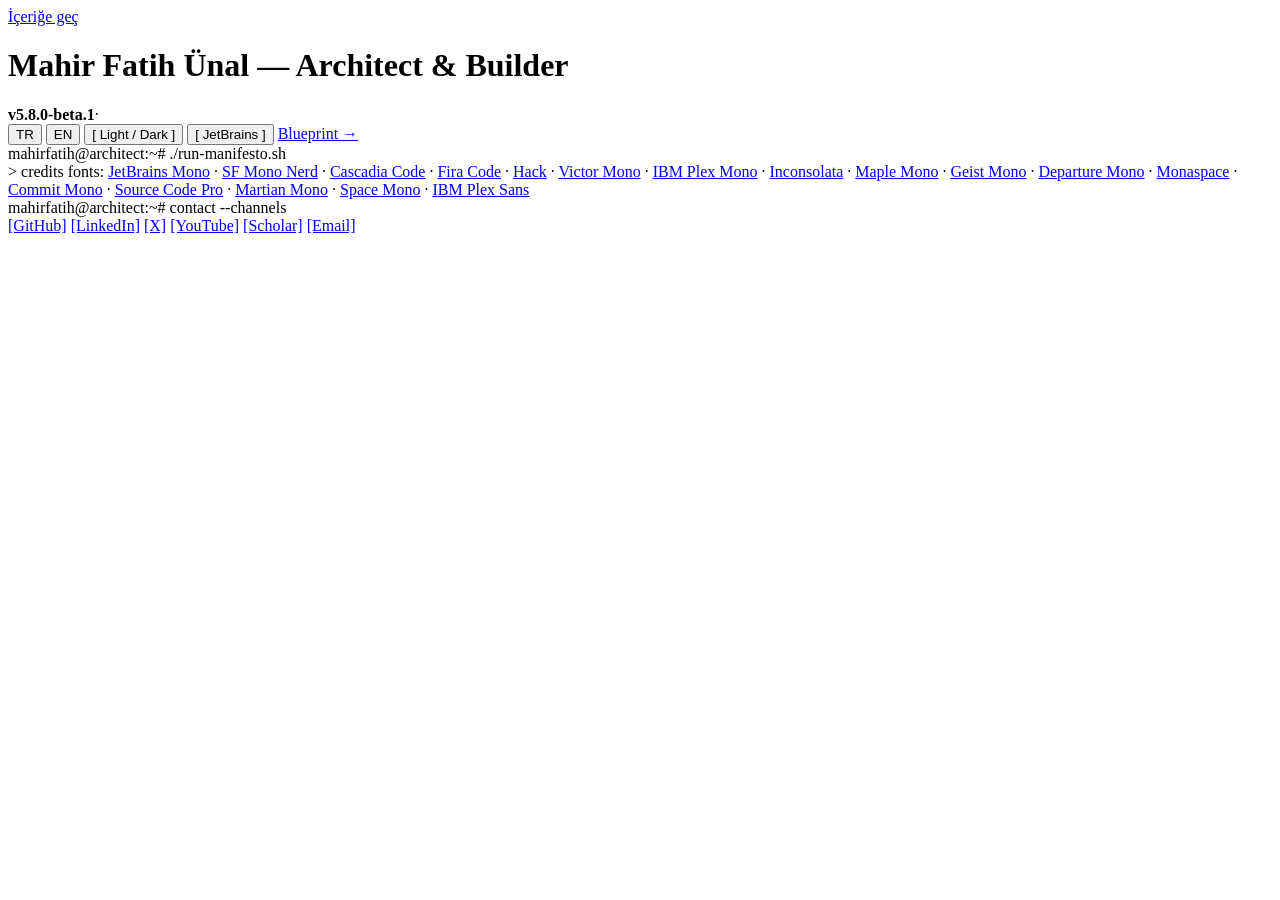
==== index.html @ 294ce54c "Split page shell into terminal, blueprint and 404 documents" ====
<!DOCTYPE html>
<html lang="tr" data-lang="tr" data-theme="light" data-font="jetbrains">
<head>
    <meta charset="UTF-8">
    <meta name="viewport" content="width=device-width, initial-scale=1.0">
    <title>Mahir Fatih Ünal — Architect &amp; Builder</title>
    <meta name="description" content="Mahir Fatih Ünal — yazılım mimarı. 1995'ten beri iş hayatında, 1998'den beri kod yazıyor; dağıtık sistemler, veritabanları, blok zinciri, yapay zekâ ve yerel LLM çözümleri üzerine uçtan uca çözümler üretiyor.">
    <meta name="author" content="Mahir Fatih Ünal">
    <meta name="robots" content="index, follow">
    <meta name="theme-color" content="#f4f5f7" media="(prefers-color-scheme: light)">
    <meta name="theme-color" content="#0d1117" media="(prefers-color-scheme: dark)">
    <link rel="canonical" href="https://mahirfatih.com/">
    <link rel="icon" href="/images/favicon.svg" type="image/svg+xml">
    <link rel="icon" href="/images/favicon.png" sizes="512x512" type="image/png">
    <link rel="apple-touch-icon" href="/images/favicon.png">

    <meta property="og:type" content="website">
    <meta property="og:site_name" content="Mahir Fatih Ünal">
    <meta property="og:title" content="Mahir Fatih Ünal — Architect &amp; Builder">
    <meta property="og:description" content="1998'den beri kod yazan bir mimar: dağıtık sistemler, veritabanları, blok zinciri, yapay zekâ ve yerel LLM çözümleri.">
    <meta property="og:url" content="https://mahirfatih.com/">
    <meta property="og:image" content="https://mahirfatih.com/images/og-image.png">
    <meta property="og:image:width" content="1200">
    <meta property="og:image:height" content="630">
    <meta property="og:image:alt" content="Mahir Fatih Ünal — Architect &amp; Builder">
    <meta property="og:locale" content="tr_TR">
    <meta property="og:locale:alternate" content="en_US">

    <meta name="twitter:card" content="summary_large_image">
    <meta name="twitter:title" content="Mahir Fatih Ünal — Architect &amp; Builder">
    <meta name="twitter:description" content="1998'den beri kod yazan bir mimar: dağıtık sistemler, veritabanları, blok zinciri, yapay zekâ ve yerel LLM çözümleri.">
    <meta name="twitter:image" content="https://mahirfatih.com/images/og-image.png">

    <!-- early boot: apply stored theme/lang/font before first paint (no FOUC) -->
    <script>
    try {
        var d = document.documentElement;
        var t = localStorage.getItem('theme');
        d.dataset.theme = (t === 'light' || t === 'dark') ? t
            : (window.matchMedia && matchMedia('(prefers-color-scheme: dark)').matches ? 'dark' : 'light');
        var l = localStorage.getItem('lang');
        if (l === 'en' || l === 'tr') { d.dataset.lang = l; d.lang = l; }
        var f = localStorage.getItem('font');
        if (f) d.dataset.font = f;
    } catch (e) { /* private mode: defaults stay */ }
    </script>

    <!-- the default face is self-hosted: no third-party request on first paint -->
    <link rel="preload" href="/fonts/jetbrains-latin.woff2" as="font" type="font/woff2" crossorigin>
    <link rel="preload" href="/fonts/jetbrains-latin-ext.woff2" as="font" type="font/woff2" crossorigin>

    <link rel="stylesheet" href="/css/base.css">
    <link rel="stylesheet" href="/css/terminal.css">

    <script type="application/ld+json">
    {
      "@context": "https://schema.org",
      "@graph": [
        {
          "@type": "Person",
          "@id": "https://mahirfatih.com/#person",
          "name": "Mahir Fatih Ünal",
          "url": "https://mahirfatih.com/",
          "jobTitle": "Yazılım Mimarı",
          "description": "1995'ten beri iş hayatında, 1998'den beri kod yazıyor; dağıtık sistemler, veritabanları, blok zinciri, yapay zekâ ve yerel LLM çözümleri üzerine çalışıyor.",
          "knowsAbout": ["Distributed Systems", "Databases", "Blockchain", "Artificial Intelligence", "Local LLM", "Systems Architecture"],
          "alumniOf": [
            { "@type": "CollegeOrUniversity", "name": "Anadolu Üniversitesi" },
            { "@type": "CollegeOrUniversity", "name": "Marmara Üniversitesi" }
          ],
          "sameAs": [
            "https://github.com/mahirfatih",
            "https://linkedin.com/in/mahirfatih",
            "https://x.com/mahirfatihunal",
            "https://www.youtube.com/@mahirfatihunal",
            "https://scholar.google.com/citations?user=o7zAj_cAAAAJ"
          ]
        },
        {
          "@type": "WebSite",
          "@id": "https://mahirfatih.com/#website",
          "url": "https://mahirfatih.com/",
          "name": "Mahir Fatih Ünal — Architect & Builder",
          "inLanguage": ["tr", "en"],
          "publisher": { "@id": "https://mahirfatih.com/#person" }
        }
      ]
    }
    </script>

    <script defer src="/js/i18n.js"></script>
    <script defer src="/js/fonts.js"></script>
    <script defer src="/js/terminal.js"></script>
</head>
<body data-sections="ui,profile,manifesto,contact,terminal">
    <a class="skip-link" href="#main" data-i18n="ui.skipLink">İçeriğe geç</a>

    <div class="terminal-container">
        <header class="site-header">
            <h1 class="sr-only">Mahir Fatih Ünal — Architect &amp; Builder</h1>

            <div class="status-bar" title="Mahir Fatih Ünal — kişisel sürüm sistemi">
                <div class="status-left" id="status-left">
                    <b data-i18n="profile.version">v5.8.0-beta.1</b><span class="status-sep">·</span><span data-i18n-html="terminal.statusLeft"></span>
                </div>
                <div class="status-right" id="status-right" data-i18n="terminal.statusRight"></div>
            </div>

            <div class="terminal-header">
                <div class="header-controls">
                    <button type="button" class="lang-toggle" data-lang-btn="tr"
                            data-i18n-aria="ui.langTr" aria-pressed="true">TR</button>
                    <button type="button" class="lang-toggle" data-lang-btn="en"
                            data-i18n-aria="ui.langEn" aria-pressed="false">EN</button>
                    <button type="button" class="theme-toggle" id="theme-btn"
                            data-i18n-aria="ui.themeAria" aria-pressed="false">[ Light / Dark ]</button>
                    <button type="button" class="font-toggle" id="font-btn"
                            aria-label="Yazı tipini değiştir [ JetBrains ]">[ JetBrains ]</button>
                    <a class="design-toggle" href="/blueprint.html"
                       data-i18n="ui.switchShort" data-i18n-aria="ui.switchAria">Blueprint →</a>
                </div>
                <div class="prompt-line">
                    <span class="command">mahirfatih@architect:~#</span>
                    <span data-i18n="terminal.prompt">./run-manifesto.sh</span>
                    <span class="manifesto-version" id="manifesto-version" data-i18n="terminal.manifestoVersion"></span>
                </div>
            </div>
        </header>

        <noscript>
            <div class="noscript-note">
                <strong>Bu sayfa JavaScript ile render ediliyor.</strong> İçeriğin tamamı için JavaScript'i açın.<br>
                <strong>This page renders with JavaScript.</strong> Enable JavaScript to see the full manifesto.<br>
                <a href="https://github.com/mahirfatih" target="_blank" rel="noopener noreferrer">GitHub</a> ·
                <a href="https://linkedin.com/in/mahirfatih" target="_blank" rel="noopener noreferrer">LinkedIn</a> ·
                <a href="https://scholar.google.com/citations?user=o7zAj_cAAAAJ" target="_blank" rel="noopener noreferrer">Scholar</a> ·
                <a href="mailto:irtibat@mahirfatih.com">Email</a> ·
                <a href="/blueprint.html">Blueprint</a>
            </div>
        </noscript>

        <main id="main">
            <div class="system-logs" id="system-logs" role="log" data-i18n-aria="terminal.logLabel"></div>

            <div class="manifesto-content" id="manifesto"></div>

            <div class="font-credits">
                <span class="command">&gt; credits</span> fonts:
                <a href="https://github.com/JetBrains/JetBrainsMono" target="_blank" rel="noopener noreferrer">JetBrains Mono</a> ·
                <a href="https://github.com/shaunsingh/SFMono-Nerd-Font-Ligaturized" target="_blank" rel="noopener noreferrer">SF Mono Nerd</a> ·
                <a href="https://github.com/microsoft/cascadia-code" target="_blank" rel="noopener noreferrer">Cascadia Code</a> ·
                <a href="https://github.com/tonsky/FiraCode" target="_blank" rel="noopener noreferrer">Fira Code</a> ·
                <a href="https://github.com/source-foundry/Hack" target="_blank" rel="noopener noreferrer">Hack</a> ·
                <a href="https://github.com/rubjo/victor-mono" target="_blank" rel="noopener noreferrer">Victor Mono</a> ·
                <a href="https://github.com/IBM/plex" target="_blank" rel="noopener noreferrer">IBM Plex Mono</a> ·
                <a href="https://github.com/googlefonts/Inconsolata" target="_blank" rel="noopener noreferrer">Inconsolata</a> ·
                <a href="https://github.com/subframe7536/maple-font" target="_blank" rel="noopener noreferrer">Maple Mono</a> ·
                <a href="https://github.com/vercel/geist-font" target="_blank" rel="noopener noreferrer">Geist Mono</a> ·
                <a href="https://github.com/rektdeckard/departure-mono" target="_blank" rel="noopener noreferrer">Departure Mono</a> ·
                <a href="https://github.com/githubnext/monaspace" target="_blank" rel="noopener noreferrer">Monaspace</a> ·
                <a href="https://github.com/eigilnikolajsen/commit-mono" target="_blank" rel="noopener noreferrer">Commit Mono</a> ·
                <a href="https://github.com/adobe-fonts/source-code-pro" target="_blank" rel="noopener noreferrer">Source Code Pro</a> ·
                <a href="https://github.com/google/fonts/tree/main/ofl/martianmono" target="_blank" rel="noopener noreferrer">Martian Mono</a> ·
                <a href="https://github.com/google/fonts/tree/main/ofl/spacemono" target="_blank" rel="noopener noreferrer">Space Mono</a> ·
                <a href="https://github.com/IBM/plex" target="_blank" rel="noopener noreferrer">IBM Plex Sans</a>
            </div>
        </main>

        <footer>
            <div class="terminal-footer">
                <div><span class="command">mahirfatih@architect:~#</span> <span data-i18n="contact.prompt">contact --channels</span></div>
                <div class="channels">
                    <a href="https://github.com/mahirfatih" target="_blank" rel="noopener noreferrer">[GitHub]</a>
                    <a href="https://linkedin.com/in/mahirfatih" target="_blank" rel="noopener noreferrer">[LinkedIn]</a>
                    <a href="https://x.com/mahirfatihunal" target="_blank" rel="noopener noreferrer">[X]</a>
                    <a href="https://www.youtube.com/@mahirfatihunal" target="_blank" rel="noopener noreferrer">[YouTube]</a>
                    <a href="https://scholar.google.com/citations?user=o7zAj_cAAAAJ" target="_blank" rel="noopener noreferrer">[Scholar]</a>
                    <a href="mailto:irtibat@mahirfatih.com">[Email]</a>
                </div>
            </div>

            <blockquote class="quote" id="quote-text" role="note"
                        data-i18n="terminal.quote" data-i18n-aria="terminal.quoteLabel"></blockquote>
        </footer>
    </div>
</body>
</html>
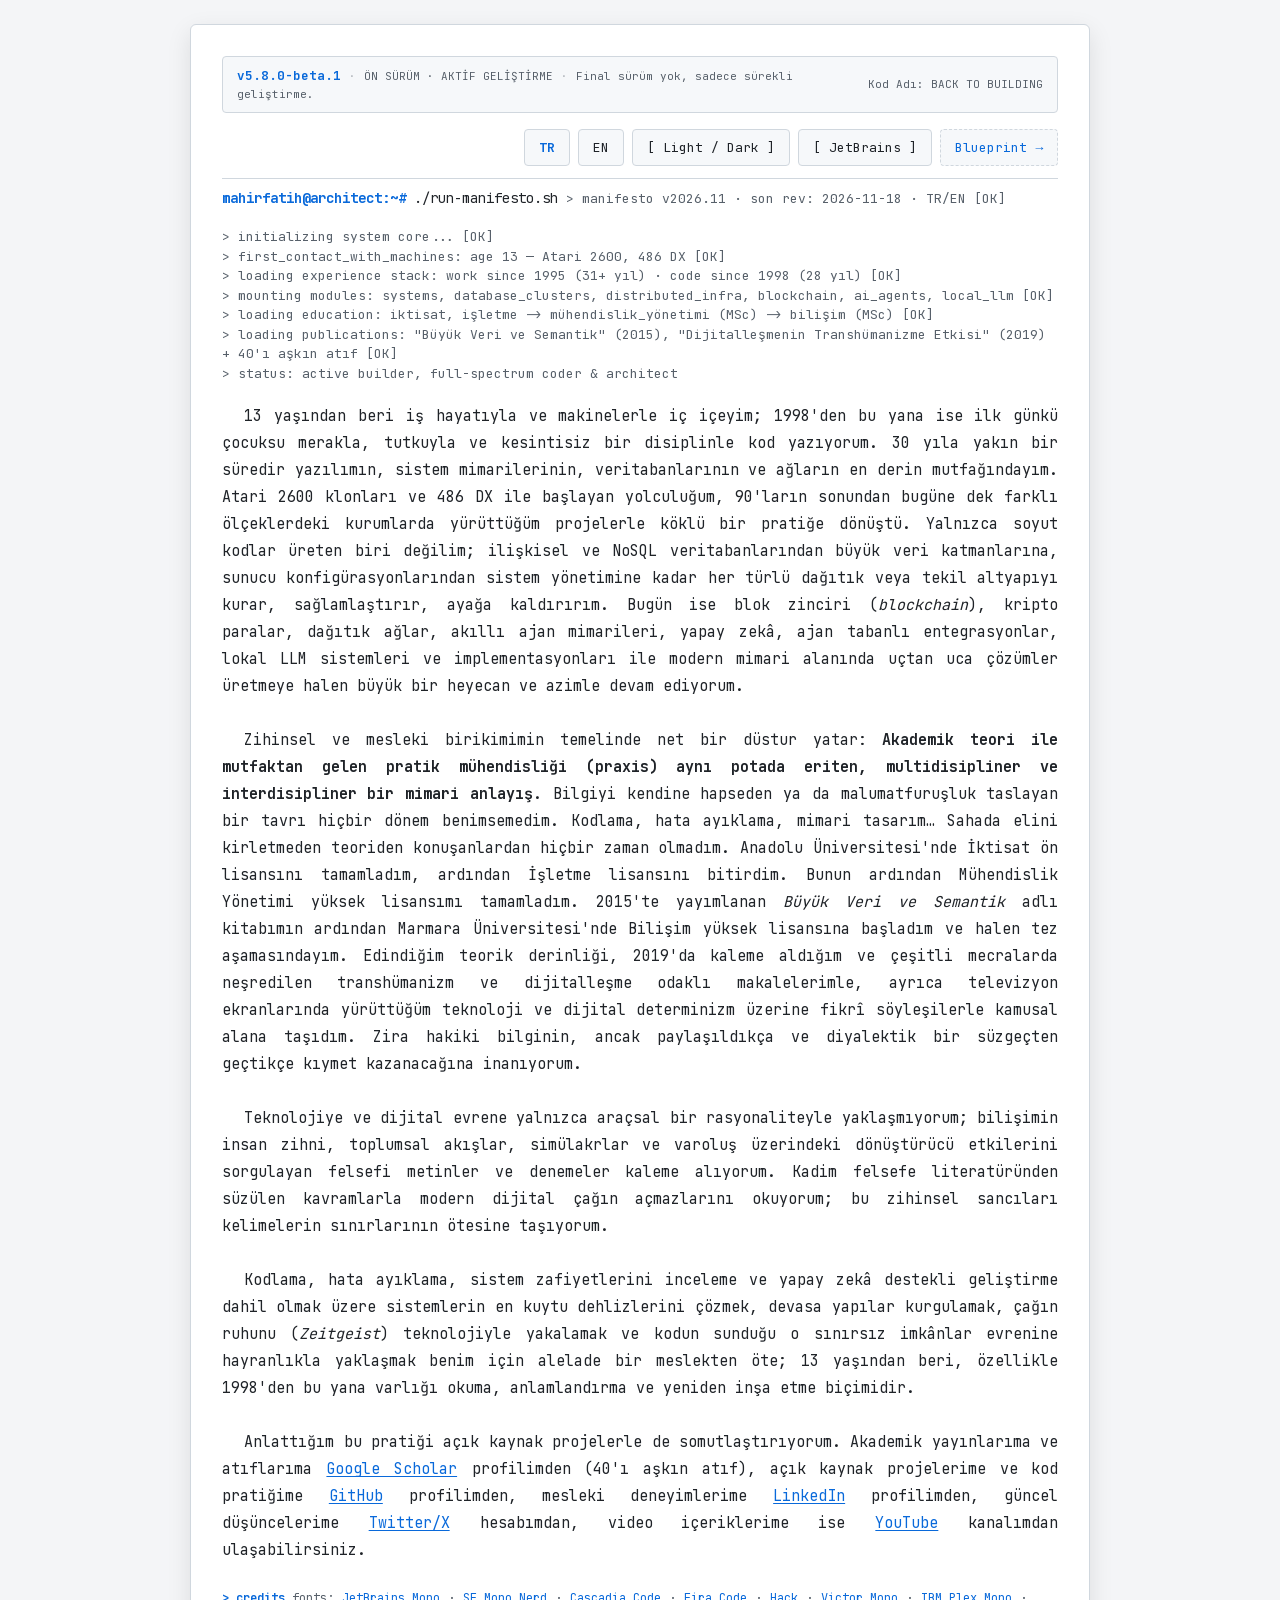
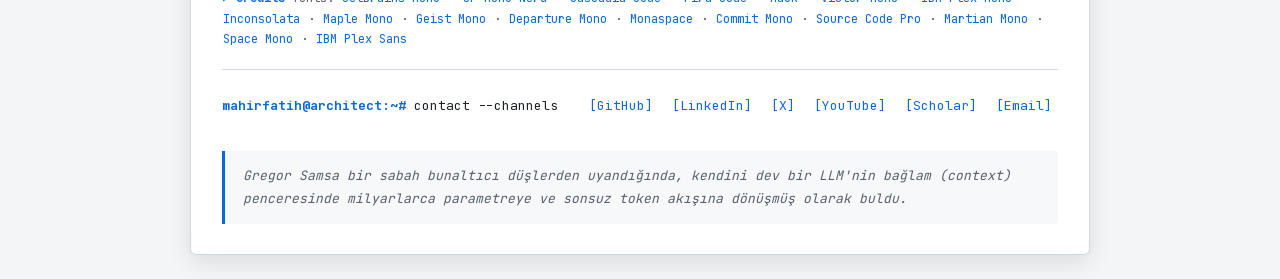
==== commit af3bdafe: "Update titles, meta descriptions and structured data to new identity line - title/og/twitter: 'Mahir" ====
--- a/index.html
+++ b/index.html
@@ -3,9 +3,9 @@
 <head>
     <meta charset="UTF-8">
     <meta name="viewport" content="width=device-width, initial-scale=1.0">
-    <title>Mahir Fatih Ünal — Architect &amp; Builder</title>
-    <meta name="description" content="Mahir Fatih Ünal — yazılım mimarı. 1995'ten beri iş hayatında, 1998'den beri kod yazıyor; dağıtık sistemler, veritabanları, blok zinciri, yapay zekâ ve yerel LLM çözümleri üzerine uçtan uca çözümler üretiyor.">
-    <meta name="author" content="Mahir Fatih Ünal">
+    <title>Mahir Fatih — active builder, full-spectrum coder &amp; architect</title>
+    <meta name="description" content="Mahir Fatih — active builder, full-spectrum coder &amp; architect. 1995'ten beri iş hayatında, 1998'den beri kod yazıyor; dağıtık sistemler, veritabanları, blok zinciri, yapay zekâ ve yerel LLM çözümleri.">
+    <meta name="author" content="Mahir Fatih">
     <meta name="robots" content="index, follow">
     <meta name="theme-color" content="#f4f5f7" media="(prefers-color-scheme: light)">
     <meta name="theme-color" content="#0d1117" media="(prefers-color-scheme: dark)">
@@ -15,20 +15,20 @@
     <link rel="apple-touch-icon" href="/images/favicon.png">
 
     <meta property="og:type" content="website">
-    <meta property="og:site_name" content="Mahir Fatih Ünal">
-    <meta property="og:title" content="Mahir Fatih Ünal — Architect &amp; Builder">
-    <meta property="og:description" content="1998'den beri kod yazan bir mimar: dağıtık sistemler, veritabanları, blok zinciri, yapay zekâ ve yerel LLM çözümleri.">
+    <meta property="og:site_name" content="Mahir Fatih">
+    <meta property="og:title" content="Mahir Fatih — active builder, full-spectrum coder &amp; architect">
+    <meta property="og:description" content="Mahir Fatih — active builder, full-spectrum coder &amp; architect. Dağıtık sistemler, veritabanları, blok zinciri, yapay zekâ ve yerel LLM çözümleri.">
     <meta property="og:url" content="https://mahirfatih.com/">
     <meta property="og:image" content="https://mahirfatih.com/images/og-image.png">
     <meta property="og:image:width" content="1200">
     <meta property="og:image:height" content="630">
-    <meta property="og:image:alt" content="Mahir Fatih Ünal — Architect &amp; Builder">
+    <meta property="og:image:alt" content="Mahir Fatih — active builder, full-spectrum coder &amp; architect">
     <meta property="og:locale" content="tr_TR">
     <meta property="og:locale:alternate" content="en_US">
 
     <meta name="twitter:card" content="summary_large_image">
-    <meta name="twitter:title" content="Mahir Fatih Ünal — Architect &amp; Builder">
-    <meta name="twitter:description" content="1998'den beri kod yazan bir mimar: dağıtık sistemler, veritabanları, blok zinciri, yapay zekâ ve yerel LLM çözümleri.">
+    <meta name="twitter:title" content="Mahir Fatih — active builder, full-spectrum coder &amp; architect">
+    <meta name="twitter:description" content="Mahir Fatih — active builder, full-spectrum coder &amp; architect. Dağıtık sistemler, veritabanları, blok zinciri, yapay zekâ ve yerel LLM çözümleri.">
     <meta name="twitter:image" content="https://mahirfatih.com/images/og-image.png">
 
     <!-- early boot: apply stored theme/lang/font before first paint (no FOUC) -->
@@ -59,7 +59,7 @@
         {
           "@type": "Person",
           "@id": "https://mahirfatih.com/#person",
-          "name": "Mahir Fatih Ünal",
+          "name": "Mahir Fatih",
           "url": "https://mahirfatih.com/",
           "jobTitle": "Yazılım Mimarı",
           "description": "1995'ten beri iş hayatında, 1998'den beri kod yazıyor; dağıtık sistemler, veritabanları, blok zinciri, yapay zekâ ve yerel LLM çözümleri üzerine çalışıyor.",
@@ -80,7 +80,7 @@
           "@type": "WebSite",
           "@id": "https://mahirfatih.com/#website",
           "url": "https://mahirfatih.com/",
-          "name": "Mahir Fatih Ünal — Architect & Builder",
+          "name": "Mahir Fatih",
           "inLanguage": ["tr", "en"],
           "publisher": { "@id": "https://mahirfatih.com/#person" }
         }
@@ -97,9 +97,9 @@
 
     <div class="terminal-container">
         <header class="site-header">
-            <h1 class="sr-only">Mahir Fatih Ünal — Architect &amp; Builder</h1>
+            <h1 class="sr-only">Mahir Fatih — active builder, full-spectrum coder &amp; architect</h1>
 
-            <div class="status-bar" title="Mahir Fatih Ünal — kişisel sürüm sistemi">
+            <div class="status-bar" title="Mahir Fatih — kişisel sürüm sistemi">
                 <div class="status-left" id="status-left">
                     <b data-i18n="profile.version">v5.8.0-beta.1</b><span class="status-sep">·</span><span data-i18n-html="terminal.statusLeft"></span>
                 </div>
--- a/css/base.css
+++ b/css/base.css
@@ -0,0 +1,149 @@
+/* ==========================================================================
+   base.css — ortak zemin
+   reset · renk/tema mekanizması · tipografi · odak · @font-face
+   Hiçbir tasarım bileşeni (kart, buton, tablo) burada yok.
+   ========================================================================== */
+
+/* ---------- reset ---------- */
+*, *::before, *::after { box-sizing: border-box; margin: 0; padding: 0; }
+html { -webkit-text-size-adjust: 100%; scroll-behavior: smooth; }
+
+/* ---------- native controls follow the active theme ---------- */
+html { color-scheme: light; }
+html[data-theme="dark"] { color-scheme: dark; }
+
+/* ==========================================================================
+   Fonts — every face used by either design lives here.
+   16 monospace families (terminal cycler) + IBM Plex Sans / Condensed (blueprint).
+   ========================================================================== */
+
+@font-face { font-family:"JetBrains Mono"; src:url("/fonts/jetbrains-latin.woff2") format("woff2"); font-weight:400 700; font-style:normal; font-display:swap; unicode-range:U+0000-00FF, U+0131, U+0152-0153, U+02BB-02BC, U+02C6, U+02DA, U+02DC, U+0304, U+0308, U+0329, U+2000-206F, U+20AC, U+2122, U+2191, U+2193, U+2212, U+2215, U+FEFF, U+FFFD }
+@font-face { font-family:"JetBrains Mono"; src:url("/fonts/jetbrains-latin-ext.woff2") format("woff2"); font-weight:400 700; font-style:normal; font-display:swap; unicode-range:U+0100-02BA, U+02BD-02C5, U+02C7-02CC, U+02CE-02D7, U+02DD-02FF, U+0304, U+0308, U+0329, U+1D00-1DBF, U+1E00-1E9F, U+1EF2-1EFF, U+2020, U+20A0-20AB, U+20AD-20C4, U+2113, U+2C60-2C7F, U+A720-A7FF }
+
+@font-face { font-family:"SFMono Liga"; src:url("/fonts/sfmono-regular.woff2") format("woff2"); font-weight:400; font-style:normal; font-display:swap; }
+@font-face { font-family:"SFMono Liga"; src:url("/fonts/sfmono-bold.woff2") format("woff2"); font-weight:700; font-style:normal; font-display:swap; }
+@font-face { font-family:"Cascadia Code"; src:url("/fonts/cascadia-regular.woff2") format("woff2"); font-weight:400; font-style:normal; font-display:swap; }
+@font-face { font-family:"Cascadia Code"; src:url("/fonts/cascadia-bold.woff2") format("woff2"); font-weight:700; font-style:normal; font-display:swap; }
+@font-face { font-family:"Fira Code"; src:url("/fonts/firacode-regular.woff2") format("woff2"); font-weight:400; font-style:normal; font-display:swap; }
+@font-face { font-family:"Fira Code"; src:url("/fonts/firacode-bold.woff2") format("woff2"); font-weight:700; font-style:normal; font-display:swap; }
+@font-face { font-family:"Hack"; src:url("/fonts/hack-regular.woff2") format("woff2"); font-weight:400; font-style:normal; font-display:swap; }
+@font-face { font-family:"Hack"; src:url("/fonts/hack-bold.woff2") format("woff2"); font-weight:700; font-style:normal; font-display:swap; }
+@font-face { font-family:"Victor Mono"; src:url("/fonts/victor-regular.woff2") format("woff2"); font-weight:400; font-style:normal; font-display:swap; }
+@font-face { font-family:"Victor Mono"; src:url("/fonts/victor-bold.woff2") format("woff2"); font-weight:700; font-style:normal; font-display:swap; }
+@font-face { font-family:"IBM Plex Mono"; src:url("/fonts/plex-regular.woff2") format("woff2"); font-weight:400; font-style:normal; font-display:swap; }
+@font-face { font-family:"IBM Plex Mono"; src:url("/fonts/plex-bold.woff2") format("woff2"); font-weight:700; font-style:normal; font-display:swap; }
+@font-face { font-family:"Inconsolata"; src:url("/fonts/inconsolata-regular.woff2") format("woff2"); font-weight:400; font-style:normal; font-display:swap; }
+@font-face { font-family:"Inconsolata"; src:url("/fonts/inconsolata-bold.woff2") format("woff2"); font-weight:700; font-style:normal; font-display:swap; }
+@font-face { font-family:"Maple Mono"; src:url("/fonts/maple-regular.woff2") format("woff2"); font-weight:400; font-style:normal; font-display:swap; }
+@font-face { font-family:"Maple Mono"; src:url("/fonts/maple-bold.woff2") format("woff2"); font-weight:700; font-style:normal; font-display:swap; }
+@font-face { font-family:"Geist Mono"; src:url("/fonts/geist-regular.woff2") format("woff2"); font-weight:400; font-style:normal; font-display:swap; }
+@font-face { font-family:"Geist Mono"; src:url("/fonts/geist-bold.woff2") format("woff2"); font-weight:700; font-style:normal; font-display:swap; }
+/* Departure Mono ships a single weight only. Declaring the missing bold face
+   used to fire a 404 on every visit; the browser now synthesizes bold from
+   the one real file instead of requesting one that does not exist. */
+@font-face { font-family:"Departure Mono"; src:url("/fonts/departure-regular.woff2") format("woff2"); font-weight:400; font-style:normal; font-display:swap; }
+@font-face { font-family:"Monaspace Argon"; src:url("/fonts/monaspace-regular.woff2") format("woff2"); font-weight:400; font-style:normal; font-display:swap; }
+@font-face { font-family:"Monaspace Argon"; src:url("/fonts/monaspace-bold.woff2") format("woff2"); font-weight:700; font-style:normal; font-display:swap; }
+@font-face { font-family:"Commit Mono"; src:url("/fonts/commit-regular.woff2") format("woff2"); font-weight:400; font-style:normal; font-display:swap; }
+@font-face { font-family:"Commit Mono"; src:url("/fonts/commit-bold.woff2") format("woff2"); font-weight:700; font-style:normal; font-display:swap; }
+@font-face { font-family:"Source Code Pro"; src:url("/fonts/sourcecode-regular.woff2") format("woff2"); font-weight:400; font-style:normal; font-display:swap; }
+@font-face { font-family:"Source Code Pro"; src:url("/fonts/sourcecode-bold.woff2") format("woff2"); font-weight:700; font-style:normal; font-display:swap; }
+@font-face { font-family:"Martian Mono"; src:url("/fonts/martian-regular.woff2") format("woff2"); font-weight:400; font-style:normal; font-display:swap; }
+@font-face { font-family:"Martian Mono"; src:url("/fonts/martian-bold.woff2") format("woff2"); font-weight:700; font-style:normal; font-display:swap; }
+@font-face { font-family:"Space Mono"; src:url("/fonts/space-regular.woff2") format("woff2"); font-weight:400; font-style:normal; font-display:swap; }
+@font-face { font-family:"Space Mono"; src:url("/fonts/space-bold.woff2") format("woff2"); font-weight:700; font-style:normal; font-display:swap; }
+
+/* IBM Plex Sans — variable (400 → 600), self-hosted, no third-party request */
+@font-face { font-family:"IBM Plex Sans"; src:url("/fonts/plexsans-latin.woff2") format("woff2"); font-weight:400 600; font-style:normal; font-display:swap; unicode-range:U+0000-00FF, U+0131, U+0152-0153, U+02BB-02BC, U+02C6, U+02DA, U+02DC, U+0304, U+0308, U+0329, U+2000-206F, U+20AC, U+2122, U+2191, U+2193, U+2212, U+2215, U+FEFF, U+FFFD }
+@font-face { font-family:"IBM Plex Sans"; src:url("/fonts/plexsans-latin-ext.woff2") format("woff2"); font-weight:400 600; font-style:normal; font-display:swap; unicode-range:U+0100-02BA, U+02BD-02C5, U+02C7-02CC, U+02CE-02D7, U+02DD-02FF, U+0304, U+0308, U+0329, U+1D00-1DBF, U+1E00-1E9F, U+1EF2-1EFF, U+2020, U+20A0-20AB, U+20AD-20C4, U+2113, U+2C60-2C7F, U+A720-A7FF }
+@font-face { font-family:"IBM Plex Sans Condensed"; src:url("/fonts/plexcond-latin.woff2") format("woff2"); font-weight:500; font-style:normal; font-display:swap; unicode-range:U+0000-00FF, U+0131, U+0152-0153, U+02BB-02BC, U+02C6, U+02DA, U+02DC, U+0304, U+0308, U+0329, U+2000-206F, U+20AC, U+2122, U+2191, U+2193, U+2212, U+2215, U+FEFF, U+FFFD }
+@font-face { font-family:"IBM Plex Sans Condensed"; src:url("/fonts/plexcond-latin-ext.woff2") format("woff2"); font-weight:500; font-style:normal; font-display:swap; unicode-range:U+0100-02BA, U+02BD-02C5, U+02C7-02CC, U+02CE-02D7, U+02DD-02FF, U+0304, U+0308, U+0329, U+1D00-1DBF, U+1E00-1E9F, U+1EF2-1EFF, U+2020, U+20A0-20AB, U+20AD-20C4, U+2113, U+2C60-2C7F, U+A720-A7FF }
+
+/* ==========================================================================
+   Type — one variable drives every face on both designs.
+   The blueprint design keeps its own condensed label face; only body text follows.
+   ========================================================================== */
+:root, html {
+    --font: "JetBrains Mono", ui-monospace, SFMono-Regular, Menlo, Consolas, monospace;
+    --font-cond: "IBM Plex Sans Condensed", "Arial Narrow", system-ui, sans-serif;
+    --vh: 100vh;
+}
+html[data-font="sfmono"]     { --font:"SFMono Liga", ui-monospace, SFMono-Regular, Menlo, monospace; }
+html[data-font="cascadia"]   { --font:"Cascadia Code", ui-monospace, SFMono-Regular, Menlo, monospace; }
+html[data-font="firacode"]   { --font:"Fira Code", ui-monospace, SFMono-Regular, Menlo, monospace; }
+html[data-font="hack"]       { --font:"Hack", ui-monospace, SFMono-Regular, Menlo, monospace; }
+html[data-font="victor"]     { --font:"Victor Mono", ui-monospace, SFMono-Regular, Menlo, monospace; }
+html[data-font="plex"]       { --font:"IBM Plex Mono", ui-monospace, SFMono-Regular, Menlo, monospace; }
+html[data-font="inconsolata"]{ --font:"Inconsolata", ui-monospace, SFMono-Regular, Menlo, monospace; }
+html[data-font="maple"]      { --font:"Maple Mono", ui-monospace, SFMono-Regular, Menlo, monospace; }
+html[data-font="geist"]      { --font:"Geist Mono", ui-monospace, SFMono-Regular, Menlo, monospace; }
+html[data-font="departure"]  { --font:"Departure Mono", ui-monospace, SFMono-Regular, Menlo, monospace; }
+html[data-font="monaspace"]  { --font:"Monaspace Argon", ui-monospace, SFMono-Regular, Menlo, monospace; }
+html[data-font="commit"]     { --font:"Commit Mono", ui-monospace, SFMono-Regular, Menlo, monospace; }
+html[data-font="sourcecode"] { --font:"Source Code Pro", ui-monospace, SFMono-Regular, Menlo, monospace; }
+html[data-font="martian"]    { --font:"Martian Mono", ui-monospace, SFMono-Regular, Menlo, monospace; }
+html[data-font="space"]      { --font:"Space Mono", ui-monospace, SFMono-Regular, Menlo, monospace; }
+html[data-font="plexsans"]   { --font:"IBM Plex Sans", system-ui, -apple-system, "Segoe UI", Roboto, sans-serif; }
+html[data-font="plexcond"]   { --font:"IBM Plex Sans Condensed", "Arial Narrow", system-ui, sans-serif; }
+
+/* ---------- language ----------
+   The document ships in Turkish; the other language is hidden.
+   Switching flips one attribute on <html>, nothing else.               */
+html[data-lang="tr"] [lang="en"],
+html[data-lang="en"] [lang="tr"] { display: none; }
+html { text-size-adjust: 100%; }
+
+/* ---------- a11y ---------- */
+a:focus-visible, button:focus-visible, summary:focus-visible, [tabindex]:focus-visible {
+    outline: 2px solid var(--accent-color, #0969da);
+    outline-offset: 2px;
+}
+html[data-theme="dark"] a:focus-visible,
+html[data-theme="dark"] button:focus-visible,
+html[data-theme="dark"] summary:focus-visible,
+html[data-theme="dark"] [tabindex]:focus-visible { outline-color: var(--accent-color, #58a6ff); }
+
+.sr-only {
+    position: absolute; width: 1px; height: 1px; padding: 0; margin: -1px;
+    overflow: hidden; clip: rect(0 0 0 0); white-space: nowrap; border: 0;
+}
+
+.skip-link {
+    position: absolute; left: clamp(8px, 2vw, 16px); top: -60px; z-index: 20;
+    background: var(--accent-color, #0969da); color: var(--accent-ink, #fff);
+    padding: 10px 14px; border-radius: 4px; font-size: 13px;
+    text-decoration: none; transition: top .15s ease;
+}
+.skip-link:focus { top: clamp(8px, 2vw, 16px); }
+
+/* ---------- JavaScript off ---------- */
+.noscript-note {
+    background:#fff8c5; border:1px solid #d4a72c; color:#7d4e00;
+    padding:clamp(8px,1.6vw,12px) clamp(10px,1.8vw,14px);
+    border-radius:4px; font-size:clamp(11px,1.4vw,13px); line-height:1.6;
+    margin-bottom:clamp(12px,2vw,16px); overflow-wrap:anywhere;
+}
+html[data-theme="dark"] .noscript-note { background:#3a2d00; border-color:#9e6a03; color:#e3b341; }
+.noscript-note a { color: inherit; }
+
+/* ---------- content that could not be loaded ---------- */
+.content-error {
+    font-size: clamp(12px, 1.6vw, 15px); line-height: 1.7;
+    border: 1px dashed var(--border-color, #d0d7de);
+    padding: clamp(14px, 3vw, 22px); border-radius: 4px;
+    color: var(--dim-text, #57606a);
+    overflow-wrap: anywhere;
+}
+
+/* ---------- misc ---------- */
+img, svg { max-width: 100%; }
+::selection { background: var(--accent-color, #0969da); color: var(--accent-ink, #fff); }
+
+@media (prefers-reduced-motion: reduce) {
+    html { scroll-behavior: auto; }
+    *, *::before, *::after {
+        animation-duration: .01ms !important;
+        animation-iteration-count: 1 !important;
+        transition-duration: .01ms !important;
+    }
+}
--- a/css/terminal.css
+++ b/css/terminal.css
@@ -0,0 +1,227 @@
+/* ==========================================================================
+   terminal.css — Tasarım 1 (terminal kabuğu)
+   Bu dosyayı değiştirmek base.css'i etkilemez; tersi de geçerli.
+   ========================================================================== */
+
+/* ---------- palette (light is the default) ---------- */
+html {
+    --bg-color: #f4f5f7;
+    --text-color: #1f2328;
+    --container-bg: #ffffff;
+    --border-color: #d0d7de;
+    --accent-color: #0969da;
+    --accent-ink: #ffffff;
+    --dim-text: #57606a;
+    --code-bg: #f6f8fa;
+}
+html[data-theme="dark"] {
+    --bg-color: #0d1117;
+    --text-color: #c9d1d9;
+    --container-bg: #161b22;
+    --border-color: #30363d;
+    --accent-color: #58a6ff;
+    --accent-ink: #0d1117;
+    --dim-text: #8b949e;
+    --code-bg: #1f242c;
+}
+
+/* ---------- page ---------- */
+body {
+    background-color: var(--bg-color);
+    color: var(--text-color);
+    font-family: var(--font);
+    margin: 0;
+    padding: clamp(16px, 4.5vw, 24px);
+    display: flex;
+    justify-content: center;
+    min-height: var(--vh);
+    min-height: 100dvh;
+    overflow-x: hidden;
+}
+.terminal-container {
+    width: 100%; max-width: min(900px, 100%);
+    background-color: var(--container-bg);
+    border: 1px solid var(--border-color);
+    border-radius: 6px;
+    box-shadow: 0 8px 24px rgba(0,0,0,.1);
+    padding: clamp(18px, 2.4vw, 32px);
+    box-sizing: border-box;
+    margin: auto;
+}
+
+/* ---------- header ---------- */
+.site-header { display: block; }
+.terminal-header {
+    display: flex; flex-direction: column;
+    gap: clamp(8px, 1.2vw, 10px);
+    margin-bottom: clamp(14px, 2.5vw, 20px);
+    font-size: clamp(11.5px, 1.5vw, 14px);
+}
+.header-controls {
+    display: flex; gap: 8px; flex-wrap: wrap;
+    justify-content: flex-end; margin-left: auto;
+    padding-bottom: clamp(8px, 1.4vw, 12px);
+    border-bottom: 1px solid var(--border-color);
+    width: 100%;
+}
+.command { color: var(--accent-color); font-weight: bold; }
+.theme-toggle, .lang-toggle, .font-toggle, .design-toggle {
+    background: var(--code-bg);
+    border: 1px solid var(--border-color);
+    color: var(--text-color);
+    padding: clamp(7px, .8vw, 9px) clamp(10px, 1.4vw, 14px);
+    border-radius: 4px;
+    cursor: pointer;
+    font-family: inherit;
+    font-size: clamp(11px, 1.3vw, 13px);
+    white-space: nowrap;
+    min-height: 2.25rem;
+    display: inline-flex;
+    align-items: center;
+    text-decoration: none;
+}
+.theme-toggle:hover, .lang-toggle:hover, .font-toggle:hover, .design-toggle:hover {
+    border-color: var(--accent-color);
+}
+.lang-toggle.active { color: var(--accent-color); font-weight: bold; }
+.design-toggle {
+    border-style: dashed;
+    color: var(--accent-color);
+}
+.design-toggle:hover { background: var(--accent-color); color: var(--accent-ink, #fff); }
+
+/* ---------- logs / version ---------- */
+.system-logs {
+    font-size: clamp(11px, 1.4vw, 13px);
+    color: var(--dim-text);
+    margin-bottom: clamp(14px, 2.5vw, 20px);
+    line-height: 1.5;
+    overflow-wrap: anywhere;
+}
+.manifesto-version { font-size: clamp(11px, 1.4vw, 13px); color: var(--dim-text); overflow-wrap: anywhere; }
+
+/* ---------- status bar ---------- */
+.status-bar {
+    display: flex; justify-content: space-between; align-items: center;
+    gap: clamp(6px, 1.5vw, 16px); flex-wrap: nowrap;
+    background: var(--code-bg);
+    border: 1px solid var(--border-color);
+    border-radius: 4px;
+    padding: clamp(8px, 1.2vw, 9px) clamp(10px, 1.6vw, 14px);
+    margin-bottom: clamp(12px, 2vw, 16px);
+    font-size: clamp(10.5px, 1.2vw, 11px);
+    line-height: 1.6;
+    color: var(--dim-text);
+    overflow-wrap: anywhere;
+}
+.status-bar b { color: var(--accent-color); font-weight: 700; font-size: clamp(11px, 1.4vw, 12.5px); }
+.status-sep { margin: 0 clamp(4px, 1vw, 8px); opacity: .45; }
+.status-right { flex: 0 0 auto; white-space: nowrap; margin-left: auto; }
+.status-left  { flex: 1 1 auto; min-width: 0; }
+.prompt-line { min-width: 0; overflow-wrap: anywhere; }
+
+/* ---------- manifesto ---------- */
+.manifesto-content {
+    font-size: clamp(13px, 1.65vw, 15px);
+    max-width: none;
+    line-height: 1.8;
+    margin-bottom: clamp(16px, 3vw, 24px);
+}
+.manifesto-content p { margin: 0 0 1.8em; }
+.manifesto-content p:last-child { margin-bottom: 0; }
+.manifesto-content a {
+    color: var(--accent-color);
+    text-decoration: underline;
+    text-underline-offset: 2px;
+    text-decoration-thickness: 1px;
+    padding: 5px 1px;
+}
+.manifesto-content a:hover { text-decoration-thickness: 2px; }
+.manifesto-content p {
+    overflow-wrap: break-word;
+    text-align: left;
+    text-indent: 1.5em;
+    hyphens: auto;
+    -webkit-hyphens: auto;
+}
+/* Justified edges read well on wide screens; on narrow ones justify stretches
+   the few word-spaces too far, so mobile stays left-aligned. */
+@media (min-width: 900px) { .manifesto-content p { text-align: justify; } }
+
+/* ---------- font credits ---------- */
+.font-credits {
+    font-size: clamp(11px, 1.2vw, 12px);
+    color: var(--dim-text);
+    line-height: 1.7;
+    margin-bottom: clamp(14px, 2.5vw, 20px);
+    overflow-wrap: anywhere;
+}
+.font-credits a { color: var(--accent-color); text-decoration: none; padding: 6px 1px; }
+.font-credits a:hover { text-decoration: underline; }
+
+/* ---------- footer ---------- */
+.terminal-footer {
+    border-top: 1px solid var(--border-color);
+    padding-top: clamp(12px, 2vw, 16px);
+    display: flex; justify-content: space-between; align-items: center;
+    font-size: clamp(11px, 1.4vw, 13px);
+    flex-wrap: wrap; gap: 10px;
+}
+.channels { display: flex; flex-wrap: wrap; gap: 6px 0; min-width: 0; }
+.channels a {
+    color: var(--accent-color); text-decoration: none;
+    margin-left: 7px; display: inline-block;
+    padding: 11px 6px;
+}
+.channels a:first-child { margin-left: 0; }
+.channels a:hover { text-decoration: underline; }
+.terminal-footer > div { min-width: 0; }
+.terminal-footer > div:first-child { overflow-wrap: anywhere; }
+
+/* ---------- epigraph ---------- */
+.quote {
+    margin: clamp(16px, 3vw, 26px) 0 0;
+    padding: clamp(10px, 2vw, 14px) clamp(12px, 2.4vw, 18px);
+    border-left: 3px solid var(--accent-color);
+    background: var(--code-bg);
+    border-radius: 0 4px 4px 0;
+    font-size: clamp(11px, 1.35vw, 13px);
+    line-height: 1.7;
+    color: var(--dim-text);
+    font-style: italic;
+    overflow-wrap: anywhere;
+}
+
+/* ==========================================================================
+   Responsive
+   ========================================================================== */
+@media (max-width: 600px) {
+    .terminal-footer { flex-direction: column; align-items: flex-start; }
+    .channels { margin-top: 5px; flex-wrap: nowrap; justify-content: space-between; width: 100%; }
+    .channels a { margin-left: 0; margin-right: 0; padding: 9px 4px; font-size: clamp(10.5px, 2.8vw, 12px); }
+    .terminal-header { flex-direction: column; align-items: flex-start; }
+    .status-right { white-space: normal; margin-left: 0; align-self: flex-start; }
+    .status-bar { flex-direction: column; align-items: stretch; }
+    .header-controls { width: 100%; justify-content: flex-start; }
+    .theme-toggle, .lang-toggle, .font-toggle, .design-toggle { padding: 11px 14px; font-size: 12px; min-height: 44px; }
+    .manifesto-content p { text-align: left; text-indent: 1em; }
+    .manifesto-content a { padding: 7px 1px; }
+    .font-credits a { padding: 8px 1px; }
+    .terminal-container {
+        border-radius: 0;
+        margin: 0 calc(-1 * clamp(16px, 4.5vw, 24px));
+        width: calc(100% + 2 * clamp(16px, 4.5vw, 24px));
+        max-width: none;
+        border-left: 0; border-right: 0;
+    }
+}
+/* Very narrow phones (≤400px): the channel links cannot fit one row — wrap. */
+@media (max-width: 400px) {
+    .channels { flex-wrap: wrap; justify-content: flex-start; gap: 0 4px; width: auto; }
+    .channels a { margin-left: 0; margin-right: 0; padding: 10px 5px; }
+}
+@media (max-height: 560px) and (orientation: landscape) {
+    body { align-items: flex-start; }
+    .manifesto-content { line-height: 1.8; }
+    .system-logs { line-height: 1.4; }
+}
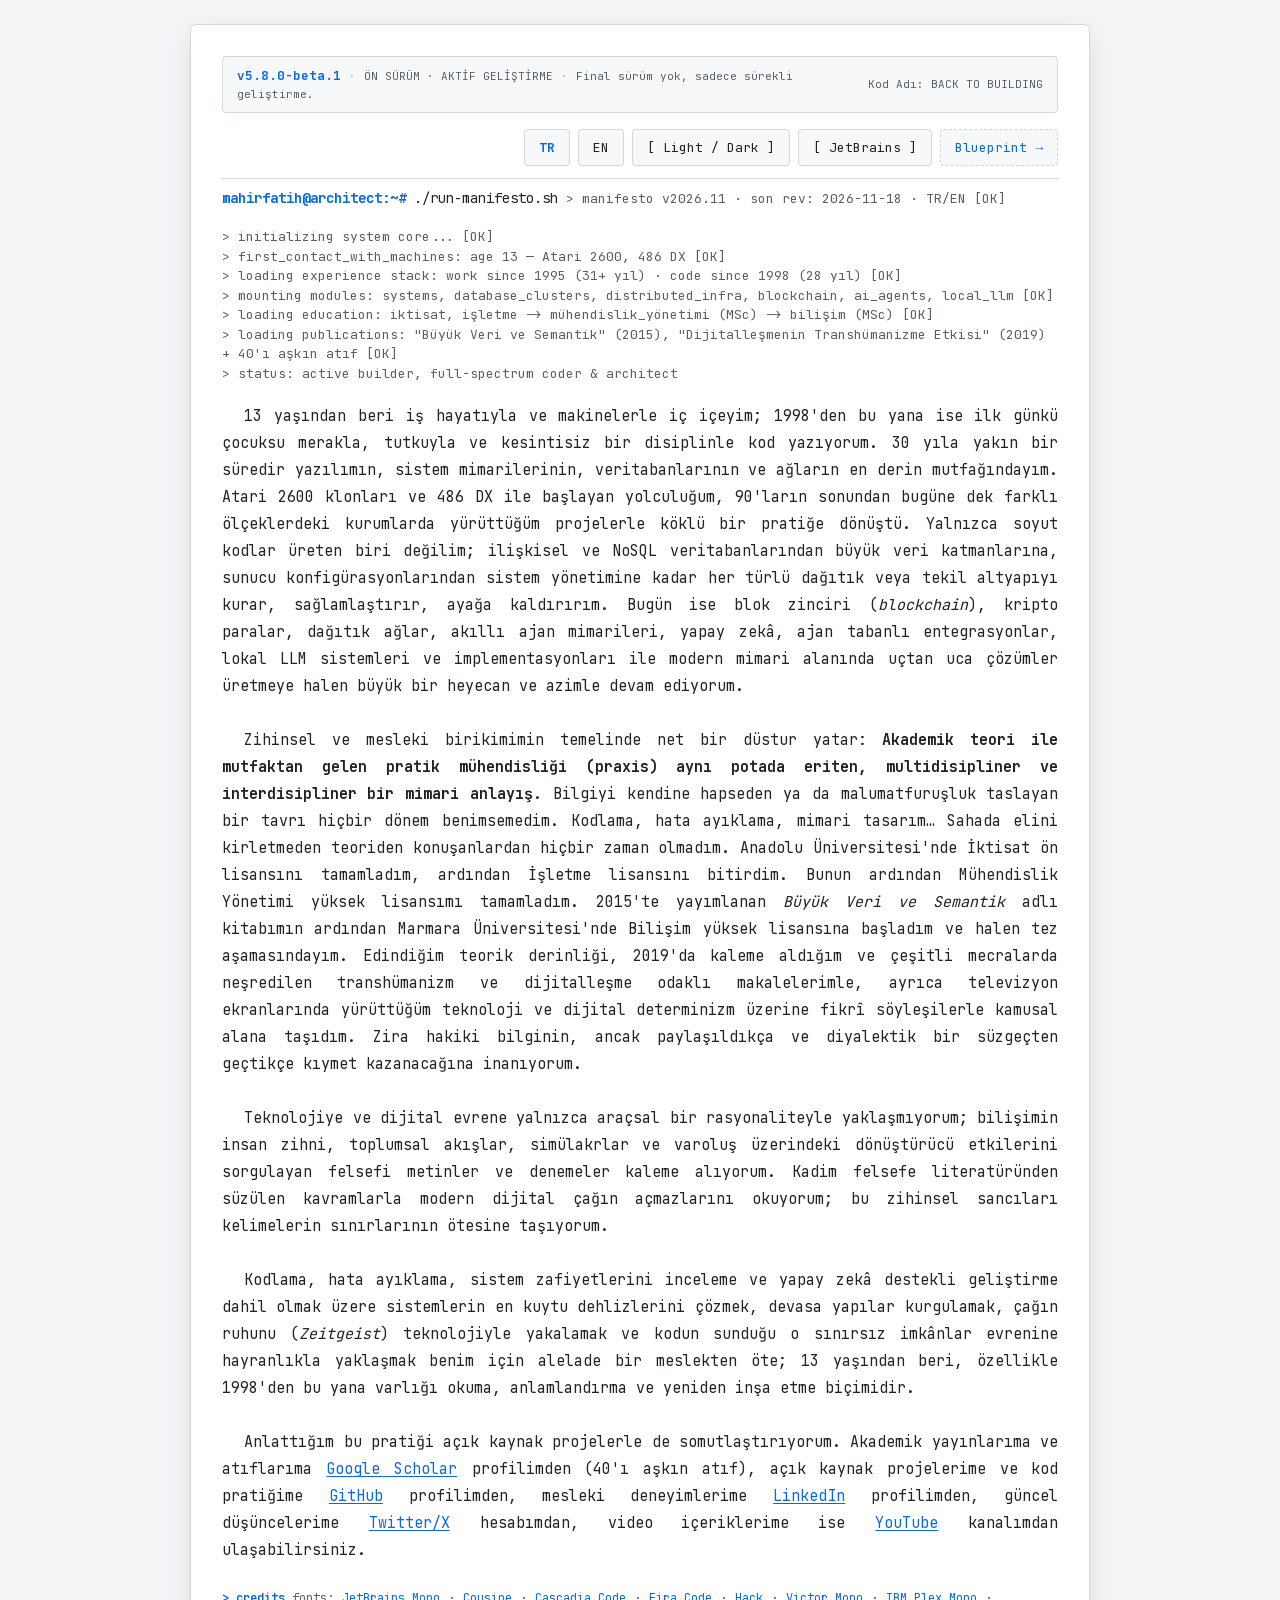
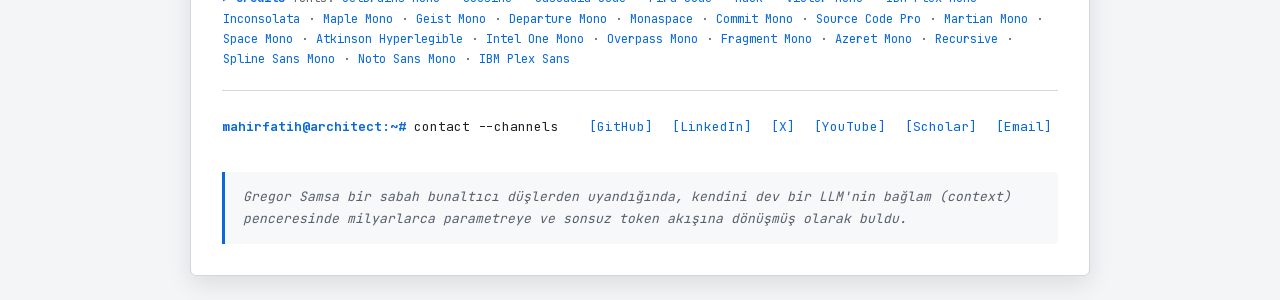
==== commit b3b9de78: "Fonts: drop proprietary SF Mono, add nine open-source faces, license file - remove SF Mono (Apple pr" ====
--- a/index.html
+++ b/index.html
@@ -3,8 +3,8 @@
 <head>
     <meta charset="UTF-8">
     <meta name="viewport" content="width=device-width, initial-scale=1.0">
-    <title>Mahir Fatih — active builder, full-spectrum coder &amp; architect</title>
-    <meta name="description" content="Mahir Fatih — active builder, full-spectrum coder &amp; architect. 1995'ten beri iş hayatında, 1998'den beri kod yazıyor; dağıtık sistemler, veritabanları, blok zinciri, yapay zekâ ve yerel LLM çözümleri.">
+    <title>Mahir Fatih — Active Builder, Full-Spectrum Coder &amp; Architect</title>
+    <meta name="description" content="Mahir Fatih — Active Builder, Full-Spectrum Coder &amp; Architect. 1998'den beri kod yazıyor; dağıtık sistemler, veritabanları, blok zinciri, yapay zekâ ve yerel LLM çözümleri.">
     <meta name="author" content="Mahir Fatih">
     <meta name="robots" content="index, follow">
     <meta name="theme-color" content="#f4f5f7" media="(prefers-color-scheme: light)">
@@ -16,19 +16,19 @@
 
     <meta property="og:type" content="website">
     <meta property="og:site_name" content="Mahir Fatih">
-    <meta property="og:title" content="Mahir Fatih — active builder, full-spectrum coder &amp; architect">
-    <meta property="og:description" content="Mahir Fatih — active builder, full-spectrum coder &amp; architect. Dağıtık sistemler, veritabanları, blok zinciri, yapay zekâ ve yerel LLM çözümleri.">
+    <meta property="og:title" content="Mahir Fatih — Active Builder, Full-Spectrum Coder &amp; Architect">
+    <meta property="og:description" content="Mahir Fatih — Active Builder, Full-Spectrum Coder &amp; Architect. Dağıtık sistemler, veritabanları, blok zinciri, yapay zekâ ve yerel LLM çözümleri.">
     <meta property="og:url" content="https://mahirfatih.com/">
     <meta property="og:image" content="https://mahirfatih.com/images/og-image.png">
     <meta property="og:image:width" content="1200">
     <meta property="og:image:height" content="630">
-    <meta property="og:image:alt" content="Mahir Fatih — active builder, full-spectrum coder &amp; architect">
+    <meta property="og:image:alt" content="Mahir Fatih — Active Builder, Full-Spectrum Coder &amp; Architect">
     <meta property="og:locale" content="tr_TR">
     <meta property="og:locale:alternate" content="en_US">
 
     <meta name="twitter:card" content="summary_large_image">
-    <meta name="twitter:title" content="Mahir Fatih — active builder, full-spectrum coder &amp; architect">
-    <meta name="twitter:description" content="Mahir Fatih — active builder, full-spectrum coder &amp; architect. Dağıtık sistemler, veritabanları, blok zinciri, yapay zekâ ve yerel LLM çözümleri.">
+    <meta name="twitter:title" content="Mahir Fatih — Active Builder, Full-Spectrum Coder &amp; Architect">
+    <meta name="twitter:description" content="Mahir Fatih — Active Builder, Full-Spectrum Coder &amp; Architect. Dağıtık sistemler, veritabanları, blok zinciri, yapay zekâ ve yerel LLM çözümleri.">
     <meta name="twitter:image" content="https://mahirfatih.com/images/og-image.png">
 
     <!-- early boot: apply stored theme/lang/font before first paint (no FOUC) -->
@@ -62,7 +62,7 @@
           "name": "Mahir Fatih",
           "url": "https://mahirfatih.com/",
           "jobTitle": "Yazılım Mimarı",
-          "description": "1995'ten beri iş hayatında, 1998'den beri kod yazıyor; dağıtık sistemler, veritabanları, blok zinciri, yapay zekâ ve yerel LLM çözümleri üzerine çalışıyor.",
+          "description": "1998'den beri kod yazıyor; dağıtık sistemler, veritabanları, blok zinciri, yapay zekâ ve yerel LLM çözümleri üzerine çalışıyor.",
           "knowsAbout": ["Distributed Systems", "Databases", "Blockchain", "Artificial Intelligence", "Local LLM", "Systems Architecture"],
           "alumniOf": [
             { "@type": "CollegeOrUniversity", "name": "Anadolu Üniversitesi" },
@@ -97,7 +97,7 @@
 
     <div class="terminal-container">
         <header class="site-header">
-            <h1 class="sr-only">Mahir Fatih — active builder, full-spectrum coder &amp; architect</h1>
+            <h1 class="sr-only">Mahir Fatih — Active Builder, Full-Spectrum Coder &amp; Architect</h1>
 
             <div class="status-bar" title="Mahir Fatih — kişisel sürüm sistemi">
                 <div class="status-left" id="status-left">
@@ -147,7 +147,7 @@
             <div class="font-credits">
                 <span class="command">&gt; credits</span> fonts:
                 <a href="https://github.com/JetBrains/JetBrainsMono" target="_blank" rel="noopener noreferrer">JetBrains Mono</a> ·
-                <a href="https://github.com/shaunsingh/SFMono-Nerd-Font-Ligaturized" target="_blank" rel="noopener noreferrer">SF Mono Nerd</a> ·
+                <a href="https://github.com/google/fonts/tree/main/ofl/cousine" target="_blank" rel="noopener noreferrer">Cousine</a> ·
                 <a href="https://github.com/microsoft/cascadia-code" target="_blank" rel="noopener noreferrer">Cascadia Code</a> ·
                 <a href="https://github.com/tonsky/FiraCode" target="_blank" rel="noopener noreferrer">Fira Code</a> ·
                 <a href="https://github.com/source-foundry/Hack" target="_blank" rel="noopener noreferrer">Hack</a> ·
@@ -162,6 +162,14 @@
                 <a href="https://github.com/adobe-fonts/source-code-pro" target="_blank" rel="noopener noreferrer">Source Code Pro</a> ·
                 <a href="https://github.com/google/fonts/tree/main/ofl/martianmono" target="_blank" rel="noopener noreferrer">Martian Mono</a> ·
                 <a href="https://github.com/google/fonts/tree/main/ofl/spacemono" target="_blank" rel="noopener noreferrer">Space Mono</a> ·
+                <a href="https://github.com/googlefonts/atkinson-hyperlegible" target="_blank" rel="noopener noreferrer">Atkinson Hyperlegible</a> ·
+                <a href="https://github.com/intel/intel-one-mono" target="_blank" rel="noopener noreferrer">Intel One Mono</a> ·
+                <a href="https://github.com/RedHatBrand/Overpass" target="_blank" rel="noopener noreferrer">Overpass Mono</a> ·
+                <a href="https://github.com/weiweihuanghuang/fragment-mono" target="_blank" rel="noopener noreferrer">Fragment Mono</a> ·
+                <a href="https://github.com/displaay/Azeret" target="_blank" rel="noopener noreferrer">Azeret Mono</a> ·
+                <a href="https://github.com/ArrowType/recursive" target="_blank" rel="noopener noreferrer">Recursive</a> ·
+                <a href="https://github.com/SorkinType/SplineSansMono" target="_blank" rel="noopener noreferrer">Spline Sans Mono</a> ·
+                <a href="https://github.com/notofonts/latin-greek-cyrillic" target="_blank" rel="noopener noreferrer">Noto Sans Mono</a> ·
                 <a href="https://github.com/IBM/plex" target="_blank" rel="noopener noreferrer">IBM Plex Sans</a>
             </div>
         </main>
--- a/css/base.css
+++ b/css/base.css
@@ -14,14 +14,14 @@
 
 /* ==========================================================================
    Fonts — every face used by either design lives here.
-   16 monospace families (terminal cycler) + IBM Plex Sans / Condensed (blueprint).
+   24 monospace families (terminal cycler) + IBM Plex Sans / Condensed (blueprint).
    ========================================================================== */
 
 @font-face { font-family:"JetBrains Mono"; src:url("/fonts/jetbrains-latin.woff2") format("woff2"); font-weight:400 700; font-style:normal; font-display:swap; unicode-range:U+0000-00FF, U+0131, U+0152-0153, U+02BB-02BC, U+02C6, U+02DA, U+02DC, U+0304, U+0308, U+0329, U+2000-206F, U+20AC, U+2122, U+2191, U+2193, U+2212, U+2215, U+FEFF, U+FFFD }
 @font-face { font-family:"JetBrains Mono"; src:url("/fonts/jetbrains-latin-ext.woff2") format("woff2"); font-weight:400 700; font-style:normal; font-display:swap; unicode-range:U+0100-02BA, U+02BD-02C5, U+02C7-02CC, U+02CE-02D7, U+02DD-02FF, U+0304, U+0308, U+0329, U+1D00-1DBF, U+1E00-1E9F, U+1EF2-1EFF, U+2020, U+20A0-20AB, U+20AD-20C4, U+2113, U+2C60-2C7F, U+A720-A7FF }
 
-@font-face { font-family:"SFMono Liga"; src:url("/fonts/sfmono-regular.woff2") format("woff2"); font-weight:400; font-style:normal; font-display:swap; }
-@font-face { font-family:"SFMono Liga"; src:url("/fonts/sfmono-bold.woff2") format("woff2"); font-weight:700; font-style:normal; font-display:swap; }
+@font-face { font-family:"Cousine"; src:url("/fonts/cousine-regular.woff2") format("woff2"); font-weight:400; font-style:normal; font-display:swap; }
+@font-face { font-family:"Cousine"; src:url("/fonts/cousine-bold.woff2") format("woff2"); font-weight:700; font-style:normal; font-display:swap; }
 @font-face { font-family:"Cascadia Code"; src:url("/fonts/cascadia-regular.woff2") format("woff2"); font-weight:400; font-style:normal; font-display:swap; }
 @font-face { font-family:"Cascadia Code"; src:url("/fonts/cascadia-bold.woff2") format("woff2"); font-weight:700; font-style:normal; font-display:swap; }
 @font-face { font-family:"Fira Code"; src:url("/fonts/firacode-regular.woff2") format("woff2"); font-weight:400; font-style:normal; font-display:swap; }
@@ -52,6 +52,23 @@
 @font-face { font-family:"Martian Mono"; src:url("/fonts/martian-bold.woff2") format("woff2"); font-weight:700; font-style:normal; font-display:swap; }
 @font-face { font-family:"Space Mono"; src:url("/fonts/space-regular.woff2") format("woff2"); font-weight:400; font-style:normal; font-display:swap; }
 @font-face { font-family:"Space Mono"; src:url("/fonts/space-bold.woff2") format("woff2"); font-weight:700; font-style:normal; font-display:swap; }
+@font-face { font-family:"Atkinson Hyperlegible Mono"; src:url("/fonts/atkinson-regular.woff2") format("woff2"); font-weight:400; font-style:normal; font-display:swap; }
+@font-face { font-family:"Atkinson Hyperlegible Mono"; src:url("/fonts/atkinson-bold.woff2") format("woff2"); font-weight:700; font-style:normal; font-display:swap; }
+@font-face { font-family:"Intel One Mono"; src:url("/fonts/intelone-regular.woff2") format("woff2"); font-weight:400; font-style:normal; font-display:swap; }
+@font-face { font-family:"Intel One Mono"; src:url("/fonts/intelone-bold.woff2") format("woff2"); font-weight:700; font-style:normal; font-display:swap; }
+@font-face { font-family:"Overpass Mono"; src:url("/fonts/overpass-regular.woff2") format("woff2"); font-weight:400; font-style:normal; font-display:swap; }
+@font-face { font-family:"Overpass Mono"; src:url("/fonts/overpass-bold.woff2") format("woff2"); font-weight:700; font-style:normal; font-display:swap; }
+@font-face { font-family:"Azeret Mono"; src:url("/fonts/azeret-regular.woff2") format("woff2"); font-weight:400; font-style:normal; font-display:swap; }
+@font-face { font-family:"Azeret Mono"; src:url("/fonts/azeret-bold.woff2") format("woff2"); font-weight:700; font-style:normal; font-display:swap; }
+@font-face { font-family:"Recursive Mono"; src:url("/fonts/recursive-regular.woff2") format("woff2"); font-weight:400; font-style:normal; font-display:swap; }
+@font-face { font-family:"Recursive Mono"; src:url("/fonts/recursive-bold.woff2") format("woff2"); font-weight:700; font-style:normal; font-display:swap; }
+@font-face { font-family:"Spline Sans Mono"; src:url("/fonts/spline-regular.woff2") format("woff2"); font-weight:400; font-style:normal; font-display:swap; }
+@font-face { font-family:"Spline Sans Mono"; src:url("/fonts/spline-bold.woff2") format("woff2"); font-weight:700; font-style:normal; font-display:swap; }
+@font-face { font-family:"Noto Sans Mono"; src:url("/fonts/notomono-regular.woff2") format("woff2"); font-weight:400; font-style:normal; font-display:swap; }
+@font-face { font-family:"Noto Sans Mono"; src:url("/fonts/notomono-bold.woff2") format("woff2"); font-weight:700; font-style:normal; font-display:swap; }
+/* Fragment Mono ships a single weight only (no bold upstream); the browser
+   synthesizes bold from the one real file rather than requesting a 404. */
+@font-face { font-family:"Fragment Mono"; src:url("/fonts/fragment-regular.woff2") format("woff2"); font-weight:400; font-style:normal; font-display:swap; }
 
 /* IBM Plex Sans — variable (400 → 600), self-hosted, no third-party request */
 @font-face { font-family:"IBM Plex Sans"; src:url("/fonts/plexsans-latin.woff2") format("woff2"); font-weight:400 600; font-style:normal; font-display:swap; unicode-range:U+0000-00FF, U+0131, U+0152-0153, U+02BB-02BC, U+02C6, U+02DA, U+02DC, U+0304, U+0308, U+0329, U+2000-206F, U+20AC, U+2122, U+2191, U+2193, U+2212, U+2215, U+FEFF, U+FFFD }
@@ -68,7 +85,7 @@
     --font-cond: "IBM Plex Sans Condensed", "Arial Narrow", system-ui, sans-serif;
     --vh: 100vh;
 }
-html[data-font="sfmono"]     { --font:"SFMono Liga", ui-monospace, SFMono-Regular, Menlo, monospace; }
+html[data-font="cousine"]   { --font:"Cousine", ui-monospace, SFMono-Regular, Menlo, monospace; }
 html[data-font="cascadia"]   { --font:"Cascadia Code", ui-monospace, SFMono-Regular, Menlo, monospace; }
 html[data-font="firacode"]   { --font:"Fira Code", ui-monospace, SFMono-Regular, Menlo, monospace; }
 html[data-font="hack"]       { --font:"Hack", ui-monospace, SFMono-Regular, Menlo, monospace; }
@@ -83,6 +100,14 @@
 html[data-font="sourcecode"] { --font:"Source Code Pro", ui-monospace, SFMono-Regular, Menlo, monospace; }
 html[data-font="martian"]    { --font:"Martian Mono", ui-monospace, SFMono-Regular, Menlo, monospace; }
 html[data-font="space"]      { --font:"Space Mono", ui-monospace, SFMono-Regular, Menlo, monospace; }
+html[data-font="atkinson"]   { --font:"Atkinson Hyperlegible Mono", ui-monospace, SFMono-Regular, Menlo, monospace; }
+html[data-font="intelone"]   { --font:"Intel One Mono", ui-monospace, SFMono-Regular, Menlo, monospace; }
+html[data-font="overpass"]   { --font:"Overpass Mono", ui-monospace, SFMono-Regular, Menlo, monospace; }
+html[data-font="fragment"]   { --font:"Fragment Mono", ui-monospace, SFMono-Regular, Menlo, monospace; }
+html[data-font="azeret"]     { --font:"Azeret Mono", ui-monospace, SFMono-Regular, Menlo, monospace; }
+html[data-font="recursive"]  { --font:"Recursive Mono", ui-monospace, SFMono-Regular, Menlo, monospace; }
+html[data-font="spline"]     { --font:"Spline Sans Mono", ui-monospace, SFMono-Regular, Menlo, monospace; }
+html[data-font="notomono"]   { --font:"Noto Sans Mono", ui-monospace, SFMono-Regular, Menlo, monospace; }
 html[data-font="plexsans"]   { --font:"IBM Plex Sans", system-ui, -apple-system, "Segoe UI", Roboto, sans-serif; }
 html[data-font="plexcond"]   { --font:"IBM Plex Sans Condensed", "Arial Narrow", system-ui, sans-serif; }
 
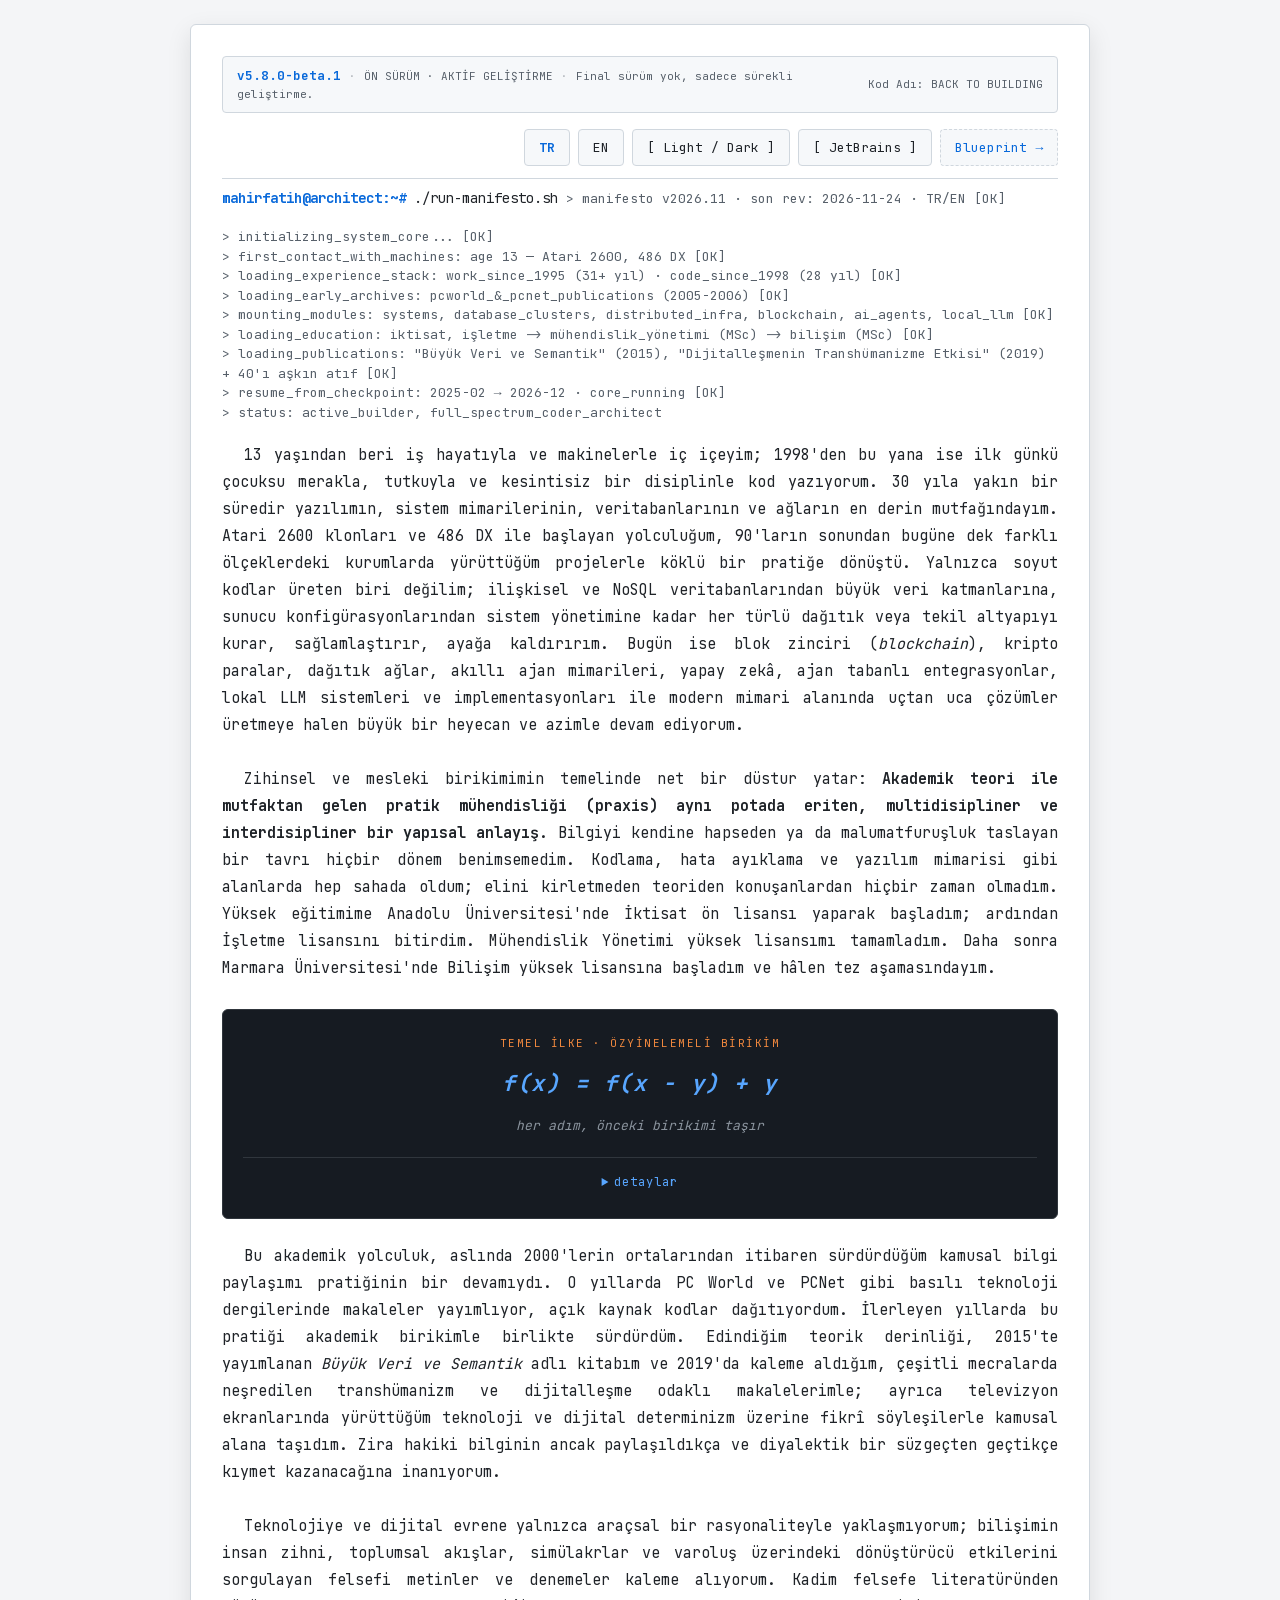
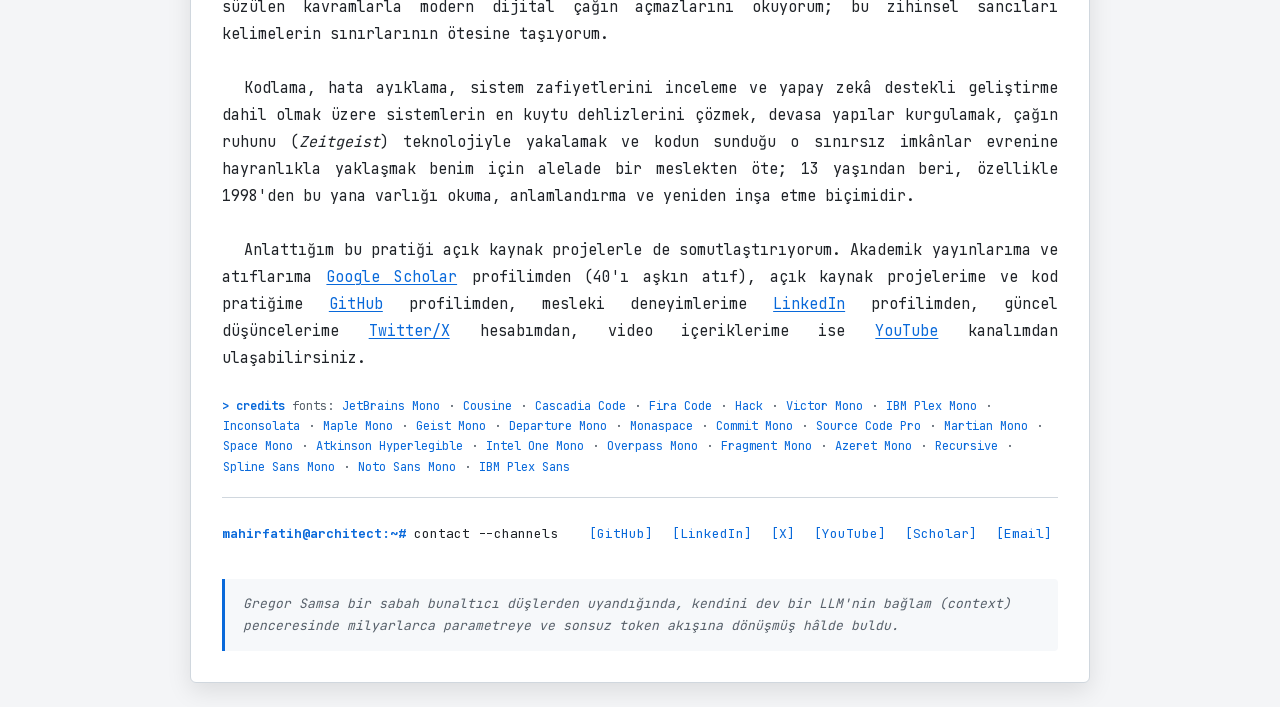
==== commit 64c5c738: "refactor(ui): single-source version badge" ====
--- a/index.html
+++ b/index.html
@@ -1,5 +1,5 @@
 <!DOCTYPE html>
-<html lang="tr" data-lang="tr" data-theme="light" data-font="jetbrains">
+<html lang="tr" data-lang="tr" data-theme="light" data-font="jetbrains" data-design="terminal">
 <head>
     <meta charset="UTF-8">
     <meta name="viewport" content="width=device-width, initial-scale=1.0">
@@ -101,7 +101,7 @@
 
             <div class="status-bar" title="Mahir Fatih — kişisel sürüm sistemi">
                 <div class="status-left" id="status-left">
-                    <b data-i18n="profile.version">v5.8.0-beta.1</b><span class="status-sep">·</span><span data-i18n-html="terminal.statusLeft"></span>
+                    <b data-i18n="profile.version">v…</b><span class="status-sep">·</span><span data-i18n-html="terminal.statusLeft"></span>
                 </div>
                 <div class="status-right" id="status-right" data-i18n="terminal.statusRight"></div>
             </div>
--- a/css/terminal.css
+++ b/css/terminal.css
@@ -225,3 +225,22 @@
     .manifesto-content { line-height: 1.8; }
     .system-logs { line-height: 1.4; }
 }
+
+/* core principle formula block */
+.formula-block { background: #161b22; border: 1px solid #30363d; border-radius: 6px; padding: 24px 20px; margin: 24px 0; text-align: center; }
+.formula-tag { display: block; font-size: 11px; color: #f0883e; letter-spacing: 1.5px; margin-bottom: 10px; }
+.formula { font-size: clamp(15px, 3.2vw, 22px); color: #58a6ff; letter-spacing: 1.5px; font-weight: 700; font-style: italic; font-family: inherit; overflow-wrap: break-word; }
+.formula-sub { font-size: 13px; color: #8b949e; margin-top: 10px; font-style: italic; }
+.formula-legend { margin-top: 16px; display: grid; gap: 4px; font-size: 12px; color: #8b949e; line-height: 1.7; }
+.tag-open { display: none; }
+.formula-block:has(details[open]) .tag-closed { display: none; }
+.formula-block:has(details[open]) .tag-open { display: block; }
+.formula-details { margin-top: 20px; border-top: 1px solid #30363d; padding-top: 14px; }
+.formula-details summary { cursor: pointer; font-size: 12px; color: #58a6ff; letter-spacing: 1px; user-select: none; }
+.formula-details summary:hover { color: #7ec8ff; }
+.formula-detail-body { padding-top: 16px; }
+.formula-step { font-size: 10px; letter-spacing: 1.5px; color: #6e7681; margin: 0 0 8px; text-transform: none; }
+.formula-block .formula-explain { font-size: 12.5px; color: #a9b4c0; line-height: 1.85; margin: 26px 0 0; text-align: justify; border-top: 1px solid #30363d; padding-top: 16px; font-style: italic; }
+
+.formula-step-gap { margin-top: 18px; }
+.formula-meta { font-size: clamp(13px, 2.6vw, 17px); }
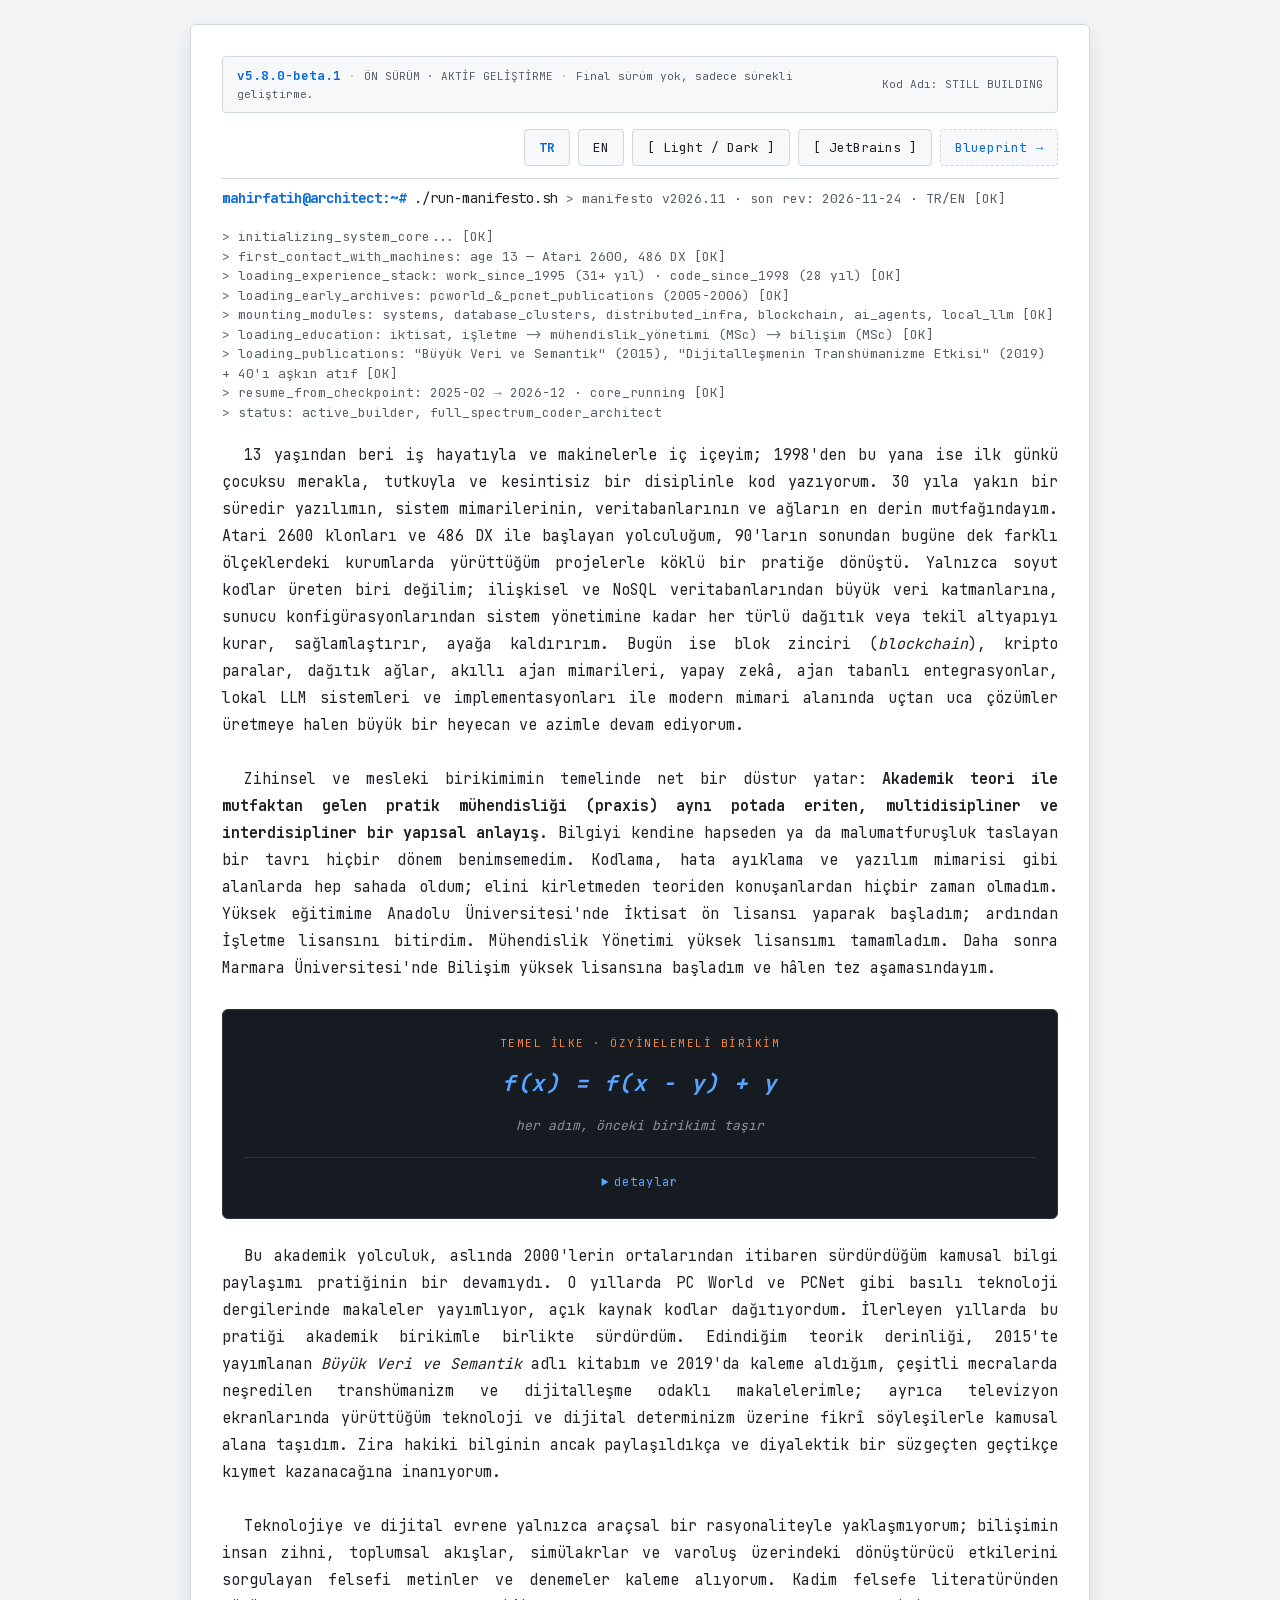
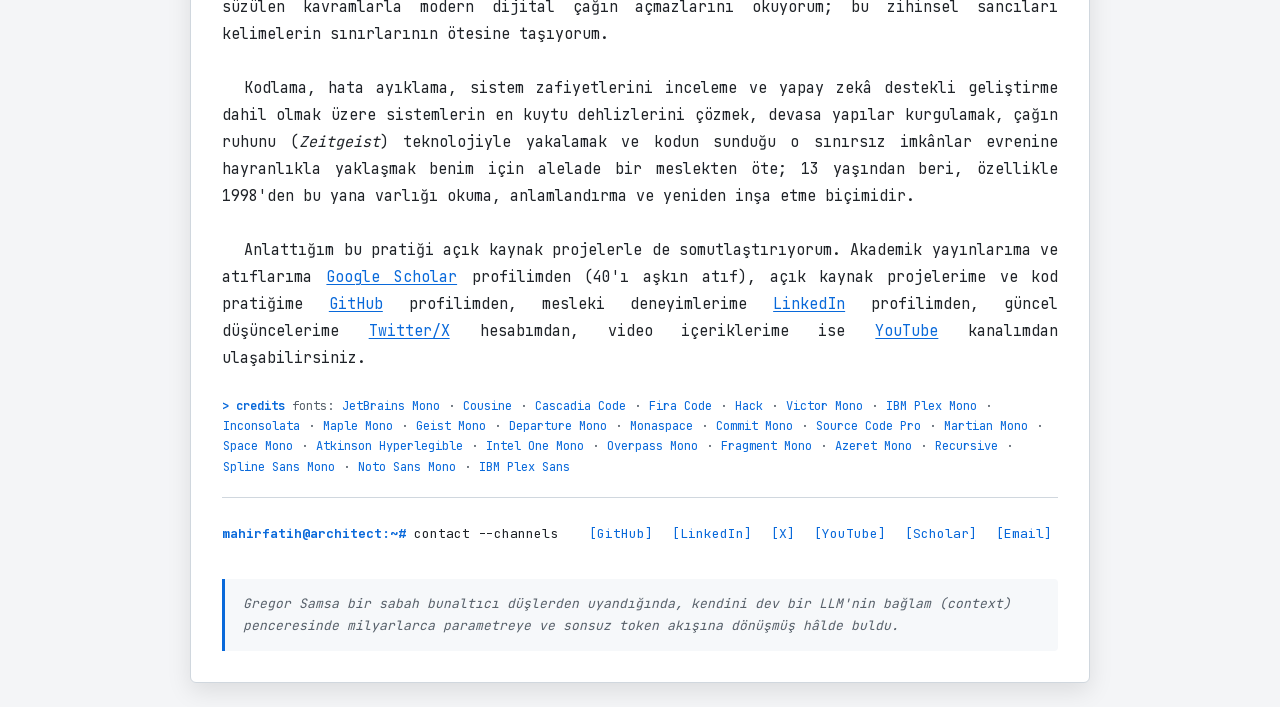
==== commit b9bafd83: "refactor(content): single-source the core-principle formula The formula block's strings were duplica" ====
--- a/index.html
+++ b/index.html
@@ -92,7 +92,7 @@
     <script defer src="/js/fonts.js"></script>
     <script defer src="/js/terminal.js"></script>
 </head>
-<body data-sections="ui,profile,manifesto,contact,terminal">
+<body data-sections="ui,profile,manifesto,contact,terminal,formula">
     <a class="skip-link" href="#main" data-i18n="ui.skipLink">İçeriğe geç</a>
 
     <div class="terminal-container">
